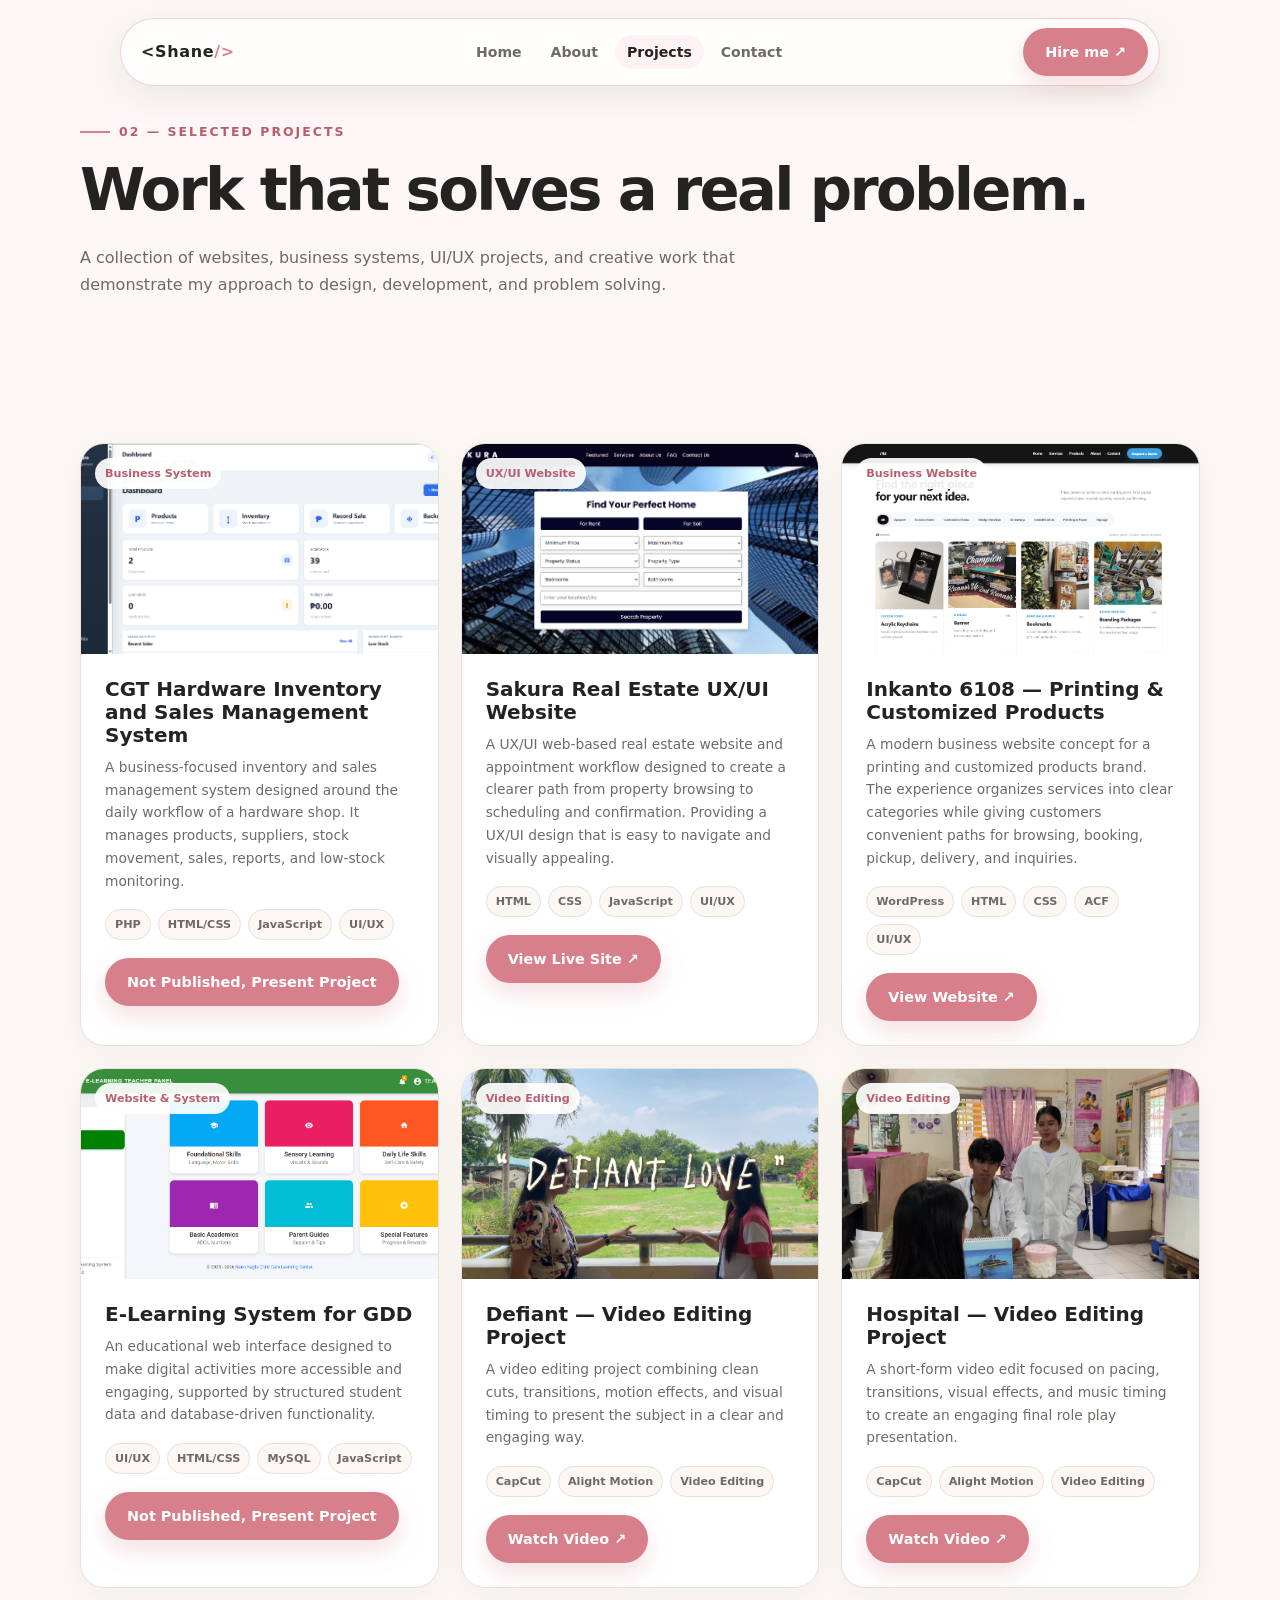
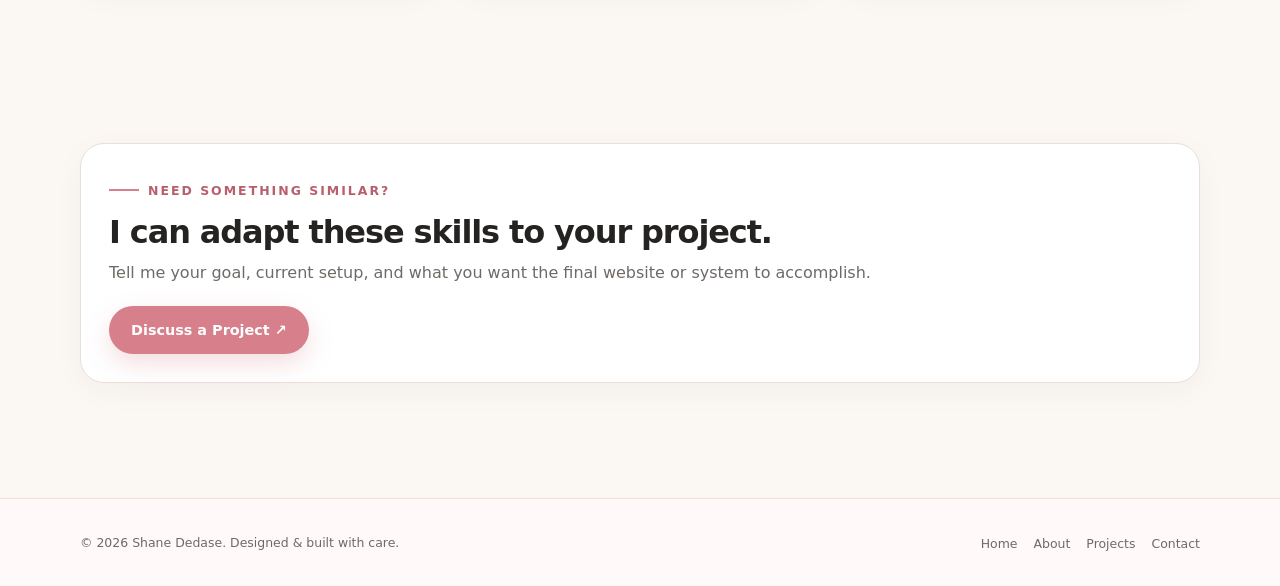
==== projects.html @ 825f276b "upload" ====
<!doctype html>
<html lang="en">

<head>
    <meta charset="utf-8">
    <meta name="viewport" content="width=device-width, initial-scale=1">

    <meta
        name="description"
        content="Selected projects by Shane Dedase — web development, UI/UX design, business systems, and creative projects."
    >

    <title>Projects | Shane Dedase</title>

    <link rel="stylesheet" href="style.css">
</head>

<body>

<!-- =========================
     HEADER
========================= -->

<header class="site-header">

    <nav class="navbar" aria-label="Primary navigation">

        <a class="brand" href="index.html">
            &lt;Shane<span>/&gt;</span>
        </a>

        <ul class="nav-links">

            <li>
                <a href="index.html">Home</a>
            </li>

            <li>
                <a href="about.html">About</a>
            </li>

            <li>
                <a href="projects.html" class="active">Projects</a>
            </li>

            <li>
                <a href="contact.html">Contact</a>
            </li>

        </ul>

        <a
            class="btn btn-primary nav-cta"
            href="contact.html"
        >
            Hire me ↗
        </a>

        <button
            class="menu-toggle"
            aria-label="Open navigation"
            aria-expanded="false"
            type="button"
        >
            <span></span>
            <span></span>
            <span></span>
        </button>

    </nav>

</header>


<!-- =========================
     MAIN
========================= -->

<main class="page">


    <!-- =========================
         PAGE HERO
    ========================= -->

    <section class="page-hero">

        <div class="container reveal">

            <div class="eyebrow">
                02 — Selected Projects
            </div>

            <h1>
                Work that solves a real problem.
            </h1>

            <p>
                A collection of websites, business systems, UI/UX projects,
                and creative work that demonstrate my approach to design,
                development, and problem solving.
            </p>

        </div>

    </section>



    <!-- =========================
         PROJECTS
    ========================= -->

    <section class="section">

        <div class="container">

            <div class="project-grid">


                <!-- =========================
                     PROJECT 1
                ========================= -->

                <article class="card project-card reveal">

                    <div class="project-visual">

                        <img
                            src="cgt.png"
                            alt="CGT Hardware Inventory and Sales Management System"
                            loading="lazy"
                        >

                        <span class="project-label">
                            Business System
                        </span>

                    </div>


                    <div class="project-body">

                        <h3>
                            CGT Hardware Inventory and Sales Management System
                        </h3>

                        <p>
                            A business-focused inventory and sales management
                            system designed around the daily workflow of a
                            hardware shop. It manages products, suppliers,
                            stock movement, sales, reports, and low-stock
                            monitoring.
                        </p>

                        <div class="tags">

                            <span class="tag">PHP</span>
                    
                            <span class="tag">HTML/CSS</span>
                            <span class="tag">JavaScript</span>
                            <span class="tag">UI/UX</span>

                        </div>

                          <div class="project-links">

                            <a
                                class="btn btn-primary"
                               
                            >
                                Not Published, Present Project
                            </a>

                    </div>

                </article>



                <!-- =========================
                     PROJECT 2
                ========================= -->

                <article class="card project-card reveal">

                    <div class="project-visual">

                        <img
                            src="sakura.png"
                            alt="Sakura Real Estate Website"
                            loading="lazy"
                        >

                        <span class="project-label">
                            UX/UI Website
                        </span>

                    </div>


                    <div class="project-body">

                        <h3>
                            Sakura Real Estate UX/UI Website
                        </h3>

                        <p>
                            A UX/UI web-based real estate website and appointment
                            workflow designed to create a clearer path from
                            property browsing to scheduling and confirmation. Providing a
                            UX/UI design that is easy to navigate and visually appealing.
                
                        </p>

                        <div class="tags">

                            <span class="tag">HTML</span>
                            <span class="tag">CSS</span>
                            <span class="tag">JavaScript</span>
          
                            <span class="tag">UI/UX</span>

                        </div>


                        <div class="project-links">

                            <a
                                class="btn btn-primary"
                                href="https://jshaned018.github.io/Sakura-Real-Estate/main.html"
                                target="_blank"
                                rel="noopener noreferrer"
                            >
                                View Live Site ↗
                            </a>

                        </div>

                    </div>

                </article>



                <!-- =========================
                     PROJECT 3 — INKANTO
                ========================= -->

                <article class="card project-card reveal">

                    <div class="project-visual">

                        <img
                            src="inkanto.png"
                            alt="Inkanto 6108 Printing and Customized Products Website"
                            loading="lazy"
                        >

                        <span class="project-label">
                            Business Website
                        </span>

                    </div>


                    <div class="project-body">

                        <h3>
                            Inkanto 6108 — Printing & Customized Products
                        </h3>

                        <p>
                            A modern business website concept for a printing
                            and customized products brand. The experience
                            organizes services into clear categories while
                            giving customers convenient paths for browsing,
                            booking, pickup, delivery, and inquiries.
                        </p>

                        <div class="tags">

                            <span class="tag">WordPress</span>
                            <span class="tag">HTML</span>
                            <span class="tag">CSS</span>
                            <span class="tag">ACF</span>
                            <span class="tag">UI/UX</span>

                        </div>


                        <div class="project-links">

                            <a
                                class="btn btn-primary"
                                href="http://inkanto-6108.local/"
                                target="_blank"
                                rel="noopener noreferrer"
                            >
                                View Website ↗
                            </a>

                        </div>

                    </div>

                </article>



                <!-- =========================
                     PROJECT 4
                ========================= -->

                <article class="card project-card reveal">

                    <div class="project-visual">

                        <img
                            src="elearning.png"
                            alt="E-Learning System for GDD"
                            loading="lazy"
                        >

                        <span class="project-label">
                            Website & System
                        </span>

                    </div>


                    <div class="project-body">

                        <h3>
                            E-Learning System for GDD
                        </h3>

                        <p>
                            An educational web interface designed to make
                            digital activities more accessible and engaging,
                            supported by structured student data and
                            database-driven functionality.
                        </p>

                        <div class="tags">

                            <span class="tag">UI/UX</span>
                            <span class="tag">HTML/CSS</span>
                            <span class="tag">MySQL</span>
                            <span class="tag">JavaScript</span>

                        </div>

                          <div class="project-links">

                            <a
                                class="btn btn-primary"
                               
                            >
                                Not Published, Present Project
                            </a>

                    </div>


                    </div>

                </article>



                <!-- =========================
                     PROJECT 5
                ========================= -->

                <article class="card project-card reveal">

                    <div class="project-visual">

                        <img
                            src="defiant.png"
                            alt="Defiant video editing project"
                            loading="lazy"
                        >

                        <span class="project-label">
                            Video Editing
                        </span>

                    </div>


                    <div class="project-body">

                        <h3>
                            Defiant — Video Editing Project
                        </h3>

                        <p>
                           A video editing project combining clean cuts,
                            transitions, motion effects, and visual timing
                            to present the subject in a clear and engaging way.
                           
                        </p>

                        <div class="tags">

                            <span class="tag">CapCut</span>
                            <span class="tag">Alight Motion</span>
                            <span class="tag">Video Editing</span>

                        </div>


                        <div class="project-links">

                            <a
                                class="btn btn-primary"
                                href="defiant.mp4"
                                target="_blank"
                                rel="noopener noreferrer"
                            >
                                Watch Video ↗
                            </a>

                        </div>

                    </div>

                </article>



                <!-- =========================
                     PROJECT 6
                ========================= -->

                <article class="card project-card reveal">

                    <div class="project-visual">

                        <img
                            src="hospital.png"
                            alt="Hospital video editing project"
                            loading="lazy"
                        >

                        <span class="project-label">
                            Video Editing
                        </span>

                    </div>


                    <div class="project-body">

                        <h3>
                            Hospital — Video Editing Project
                        </h3>

                        <p>
                            A short-form video edit focused on pacing,
                            transitions, visual effects, and music timing
                            to create an engaging final role play presentation.
                        </p>

                        <div class="tags">

                            <span class="tag">CapCut</span>
                            <span class="tag">Alight Motion</span>
                            <span class="tag">Video Editing</span>

                        </div>


                        <div class="project-links">

                            <a
                                class="btn btn-primary"
                                href="hospital.MOV"
                                target="_blank"
                                rel="noopener noreferrer"
                            >
                                Watch Video ↗
                            </a>

                        </div>

                    </div>

                </article>


            </div>

        </div>

    </section>



    <!-- =========================
         CTA
    ========================= -->

    <section class="section section--tight">

        <div class="container">

            <div class="card card-pad reveal">

                <div class="eyebrow">
                    Need something similar?
                </div>

                <h2 style="font-size: 2rem;">
                    I can adapt these skills to your project.
                </h2>

                <p style="margin-top: 8px;">
                    Tell me your goal, current setup, and what you want
                    the final website or system to accomplish.
                </p>

                <a
                    class="btn btn-primary"
                    style="margin-top: 20px;"
                    href="contact.html"
                >
                    Discuss a Project ↗
                </a>

            </div>

        </div>

    </section>


</main>



<!-- =========================
     FOOTER
========================= -->

<footer class="site-footer">

    <div class="container footer-row">

        <p>
            © <span data-year></span>
            Shane Dedase. Designed & built with care.
        </p>

        <ul class="footer-links">

            <li>
                <a href="index.html">
                    Home
                </a>
            </li>

            <li>
                <a href="about.html">
                    About
                </a>
            </li>

            <li>
                <a href="projects.html">
                    Projects
                </a>
            </li>

            <li>
                <a href="contact.html">
                    Contact
                </a>
            </li>

        </ul>

    </div>

</footer>



<!-- =========================
     JAVASCRIPT
========================= -->

<script src="script.js"></script>

</body>
</html>
---- style.css ----
/* =========================================================
   ROOT / VARIABLES
========================================================= */

:root {
    --bg: #fbf8f4;
    --surface: #ffffff;
    --surface-2: #fff2f4;

    --text: #242321;
    --muted: #6f6a66;

    --line: #eadfd9;

    --accent: #d77f8b;
    --accent-dark: #b85f6d;
    --accent-soft: #f7dfe3;

    --olive: #738064;

    --shadow: 0 18px 55px rgba(54, 38, 34, 0.09);

    --radius: 24px;
    --radius-sm: 14px;

    --max: 1120px;

    --ease: 220ms ease;
}


/* =========================================================
   RESET
========================================================= */

*,
*::before,
*::after {
    box-sizing: border-box;
    margin: 0;
    padding: 0;
}

html {
    scroll-behavior: smooth;
    overflow-x: hidden;
}

body {
    font-family:
        Poppins,
        system-ui,
        -apple-system,
        BlinkMacSystemFont,
        "Segoe UI",
        sans-serif;

    color: var(--text);
    background: var(--bg);

    line-height: 1.7;

    overflow-x: hidden;
}

body.menu-open {
    overflow: hidden;
}

a {
    color: inherit;
}

img {
    max-width: 100%;
    display: block;
}

button,
input,
textarea {
    font: inherit;
}

button {
    cursor: pointer;
}

::selection {
    background: var(--accent-soft);
    color: var(--text);
}


/* =========================================================
   GLOBAL LAYOUT
========================================================= */

.container {
    width: min(92%, var(--max));
    margin-inline: auto;
}

.section {
    padding: 90px 0;
}

.section--tight {
    padding: 65px 0;
}

.page {
    min-height: 100vh;
    padding-top: 104px;
}

.section-head {
    max-width: 760px;
    margin-bottom: 45px;
}

.eyebrow {
    display: inline-flex;
    align-items: center;
    gap: 9px;

    color: var(--accent-dark);

    font-size: 0.78rem;
    font-weight: 800;

    letter-spacing: 0.16em;
    text-transform: uppercase;

    margin-bottom: 13px;
}

.eyebrow::before {
    content: "";

    width: 30px;
    height: 2px;

    background: var(--accent);
}

h1,
h2,
h3,
h4 {
    line-height: 1.15;
}

h1 {
    font-size: clamp(1.8rem, 7vw, 3.7rem);
    letter-spacing: -0.045em;
}

h2 {
    font-size: clamp(2rem, 4vw, 3.35rem);
    letter-spacing: -0.035em;
}

h3 {
    font-size: 1.25rem;
}

p {
    color: var(--muted);
}


/* =========================================================
   HEADER / NAVIGATION
========================================================= */

.site-header {
    position: fixed;
    inset: 0 0 auto;

    z-index: 1000;

    padding: 18px 0;

    transition:
        transform var(--ease),
        opacity var(--ease),
        padding var(--ease);
}

.site-header.scrolled {
    padding-top: 12px;
}

.site-header.hidden {
    transform: translateY(-130%);
    opacity: 0;
}

.navbar {
    width: min(94%, 1040px);
    min-height: 64px;

    margin-inline: auto;

    padding: 9px 11px 9px 20px;

    display: flex;
    align-items: center;

    gap: 18px;

    background: rgba(255, 255, 255, 0.82);

    backdrop-filter: blur(18px);
    -webkit-backdrop-filter: blur(18px);

    border: 1px solid rgba(215, 127, 139, 0.35);

    border-radius: 999px;

    box-shadow:
        0 12px 38px rgba(44, 34, 31, 0.07);
}

.brand {
    text-decoration: none;

    font-weight: 900;
    letter-spacing: 0.04em;

    white-space: nowrap;
}

.brand span {
    color: var(--accent);
}

.nav-links {
    list-style: none;

    display: flex;
    align-items: center;
    justify-content: center;

    gap: 5px;

    flex: 1;
}

.nav-links a {
    position: relative;

    text-decoration: none;

    padding: 9px 12px;

    color: var(--muted);

    font-size: 0.88rem;
    font-weight: 600;

    border-radius: 999px;

    transition:
        color var(--ease),
        background var(--ease);
}

.nav-links a:hover,
.nav-links a.active {
    color: var(--text);
    background: var(--surface-2);
}

.nav-cta {
    flex: 0 0 auto;
}

.menu-toggle {
    display: none;

    border: 0;
    background: transparent;

    width: 44px;
    height: 44px;

    border-radius: 50%;
}

.menu-toggle span {
    display: block;

    width: 20px;
    height: 2px;

    background: var(--text);

    margin: 4px auto;

    transition: var(--ease);
}


/* =========================================================
   BUTTONS
========================================================= */

.btn {
    display: inline-flex;

    align-items: center;
    justify-content: center;

    gap: 9px;

    min-height: 48px;

    padding: 0 21px;

    border-radius: 999px;

    border: 1px solid transparent;

    text-decoration: none;

    font-weight: 750;
    font-size: 0.9rem;

    transition:
        transform var(--ease),
        background var(--ease),
        color var(--ease),
        border-color var(--ease),
        box-shadow var(--ease);
}

.btn:hover {
    transform: translateY(-2px);
}

.btn-primary {
    color: #ffffff;

    background: var(--accent);

    box-shadow:
        0 10px 25px rgba(215, 127, 139, 0.25);
}

.btn-primary:hover {
    background: var(--accent-dark);
}

.btn-outline {
    color: var(--text);

    background: transparent;

    border-color: var(--line);
}

.btn-outline:hover {
    border-color: var(--accent);

    background: var(--surface);
}

.btn-ghost {
    padding-inline: 12px;

    color: var(--accent-dark);
}


/* =========================================================
   HERO
========================================================= */

.hero {
    min-height: calc(100vh - 40px);

    display: grid;
    place-items: center;

    position: relative;

    isolation: isolate;

    padding: 150px 0 90px;
}

.hero::before {
    content: "";

    position: absolute;
    inset: 0;

    z-index: -2;

    background:
        radial-gradient(
            circle at 16% 25%,
            rgba(247, 223, 227, 0.7),
            transparent 33%
        ),
        radial-gradient(
            circle at 84% 70%,
            rgba(225, 231, 215, 0.55),
            transparent 30%
        );
}

.hero::after {
    content: "";

    position: absolute;
    inset: 0;

    z-index: -1;

    background: url("background.png")
        center / cover
        no-repeat;

    opacity: 0.06;

    pointer-events: none;
}

.hero-grid {
    display: grid;

    grid-template-columns:
        1.08fr
        0.92fr;

    gap: 65px;

    align-items: center;
}

.hero-copy {
    max-width: 700px;
}

.hero-title .name {
    color: var(--accent);
}

.hero-title .role {
    display: block;

    color: var(--olive);
}

.hero-lead {
    max-width: 650px;

    margin: 22px 0 28px;

    font-size: 1.04rem;
}

.hero-actions {
    display: flex;

    flex-wrap: wrap;

    gap: 12px;
}

.hero-meta {
    display: flex;

    flex-wrap: wrap;

    gap: 9px;

    margin-top: 25px;
}

.meta-pill {
    padding: 8px 12px;

    border: 1px solid var(--line);

    background: rgba(255, 255, 255, 0.65);

    border-radius: 999px;

    color: var(--muted);

    font-size: 0.8rem;
    font-weight: 650;
}

.hero-visual {
    position: relative;

    min-height: 500px;

    display: grid;
    place-items: center;
}

.hero-photo {
    width: min(100%, 470px);

    aspect-ratio: 1 / 1;

    object-fit: cover;

    object-position: center 35%;

    border-radius: 34px;

    border: 10px solid rgba(255, 255, 255, 0.72);

    box-shadow: var(--shadow);

    background: var(--surface-2);
}

.float-card {
    position: absolute;

    display: flex;
    align-items: center;

    gap: 12px;

    padding: 15px 18px;

    background: rgba(255, 255, 255, 0.9);

    border: 1px solid var(--line);

    border-radius: 17px;

    box-shadow: var(--shadow);
}

.float-card strong {
    display: block;

    font-size: 0.88rem;
}

.float-card small {
    color: var(--muted);

    font-size: 0.73rem;
}

.float-card--one {
    left: 0;
    bottom: 80px;
}

.float-card--two {
    right: 0;
    top: 65px;
}

.float-icon {
    width: 38px;
    height: 38px;

    display: grid;
    place-items: center;

    border-radius: 12px;

    background: var(--surface-2);

    color: var(--accent-dark);

    font-weight: 900;
}


/* =========================================================
   CARDS
========================================================= */

.card {
    background: var(--surface);

    border: 1px solid var(--line);

    border-radius: var(--radius);

    box-shadow:
        0 8px 30px rgba(54, 38, 34, 0.04);
}

.card-pad {
    padding: 28px;
}


/* =========================================================
   ABOUT
========================================================= */

.about-grid {
    display: grid;

    grid-template-columns:
        1.15fr
        0.85fr;

    gap: 28px;
}

.about-copy p + p {
    margin-top: 17px;
}

.about-highlight {
    margin-top: 28px;

    padding: 22px;

    border-left: 3px solid var(--accent);

    background: var(--surface-2);

    border-radius:
        0 16px 16px 0;
}

.fact-grid {
    display: grid;

    grid-template-columns:
        1fr
        1fr;

    gap: 13px;

    margin-top: 22px;
}

.fact {
    padding: 18px;

    border: 1px solid var(--line);

    border-radius: 16px;

    background: #fffdfc;
}

.fact span {
    display: block;

    font-size: 0.72rem;

    text-transform: uppercase;

    letter-spacing: 0.12em;

    color: var(--muted);

    font-weight: 800;
}

.fact strong {
    display: block;

    margin-top: 4px;
}


/* =========================================================
   SKILLS
========================================================= */

.skill-grid {
    display: grid;

    grid-template-columns:
        repeat(3, 1fr);

    gap: 18px;
}

.skill-card {
    padding: 24px;

    transition:
        transform var(--ease),
        border-color var(--ease),
        box-shadow var(--ease);
}

.skill-card:hover {
    transform: translateY(-5px);

    border-color:
        rgba(215, 127, 139, 0.55);

    box-shadow: var(--shadow);
}

.skill-icon {
    width: 64px;
    height: 64px;

    object-fit: contain;

    margin-bottom: 15px;
}

.skill-card p {
    font-size: 0.86rem;

    margin-top: 7px;
}


/* =========================================================
   PROJECT SECTION
========================================================= */

.project-category {
    margin-top: 42px;
}

.project-category:first-of-type {
    margin-top: 0;
}

.project-category--creative {
    margin-top: 65px;

    padding-top: 55px;

    border-top: 1px solid var(--line);
}

.project-category-head {
    margin-bottom: 22px;
}

.project-category-title {
    font-size: 1.55rem;

    letter-spacing: -0.025em;
}

.featured-project-grid {
    margin-top: 0;
}


/* =========================================================
   PROJECT GRID
========================================================= */

.project-grid {
    display: grid;

    grid-template-columns:
        repeat(3, 1fr);

    gap: 22px;

    margin-top: 0;
}

.project-card {
    overflow: hidden;

    display: flex;
    flex-direction: column;

    height: 100%;

    transition:
        transform 350ms ease,
        box-shadow 350ms ease,
        border-color 350ms ease;
}

.project-card:hover {
    transform: translateY(-6px);

    box-shadow: var(--shadow);

    border-color:
        rgba(215, 127, 139, 0.55);
}

.project-visual {
    min-height: 210px;

    display: grid;
    place-items: center;

    position: relative;

    overflow: hidden;

    background:
        linear-gradient(
            135deg,
            #fff2f4,
            #f5f1e9
        );
}

.project-visual img {
    width: 100%;
    height: 100%;

    min-height: 210px;

    object-fit: cover;

    transition:
        transform 500ms ease;
}

.project-card:hover
.project-visual img {
    transform: scale(1.04);
}

.project-label {
    position: absolute;

    top: 14px;
    left: 14px;

    padding: 6px 10px;

    border-radius: 999px;

    background: rgba(255, 255, 255, 0.92);

    font-size: 0.7rem;

    font-weight: 800;

    color: var(--accent-dark);
}

.project-body {
    padding: 24px;

    display: flex;
    flex-direction: column;

    flex: 1;
}

.project-body h3 {
    margin-bottom: 9px;
}

.project-body p {
    font-size: 0.86rem;

    line-height: 1.65;
}

.tags {
    display: flex;

    flex-wrap: wrap;

    gap: 7px;

    margin-top: 17px;
}

.tag {
    padding: 5px 9px;

    border-radius: 999px;

    background: var(--bg);

    border: 1px solid var(--line);

    font-size: 0.7rem;

    color: var(--muted);

    font-weight: 700;
}

.project-links {
    display: flex;

    flex-wrap: wrap;

    gap: 7px;

    margin-top: 18px;
}

.project-view-all {
    display: flex;

    justify-content: center;

    margin-top: 35px;
}


/* =========================================================
   INNER PAGES
========================================================= */

.page-hero {
    padding: 10px 0 55px;

    background:
        linear-gradient(
            180deg,
            #fff6f7 0%,
            transparent 100%
        );
}

.page-hero p {
    max-width: 700px;

    margin-top: 20px;
}

.detail-grid {
    display: grid;

    grid-template-columns:
        1fr
        0.7fr;

    gap: 24px;

    align-items: start;

    margin-top: 0;
}

.list {
    list-style: none;

    display: grid;

    gap: 11px;

    margin-top: 18px;
}

.list li {
    position: relative;

    padding-left: 23px;

    color: var(--muted);
}

.list li::before {
    content: "✓";

    position: absolute;

    left: 0;

    color: var(--accent-dark);

    font-weight: 900;
}

.timeline {
    display: grid;

    gap: 18px;
}

.timeline-item {
    padding: 23px;

    border: 1px solid var(--line);

    border-radius: 18px;

    background: var(--surface);
}

.timeline-item .date {
    color: var(--accent-dark);

    font-size: 0.75rem;

    font-weight: 800;

    letter-spacing: 0.1em;

    text-transform: uppercase;
}

.timeline-item h3 {
    margin: 6px 0 7px;
}


/* =========================================================
   CONTACT
========================================================= */

.contact-layout {
    display: grid;

    grid-template-columns:
        0.8fr
        1.2fr;

    gap: 24px;

    align-items: stretch;

    margin-top: 0;
}

.contact-info {
    display: grid;

    gap: 13px;
}

.contact-link {
    display: block;

    text-decoration: none;

    padding: 18px;

    border: 1px solid var(--line);

    border-radius: 17px;

    background: var(--surface);

    transition: var(--ease);
}

.contact-link:hover {
    transform: translateY(-3px);

    border-color:
        rgba(215, 127, 139, 0.55);

    box-shadow: var(--shadow);
}

.contact-link small {
    display: block;

    color: var(--muted);

    text-transform: uppercase;

    letter-spacing: 0.1em;

    font-size: 0.68rem;

    font-weight: 800;
}

.contact-link strong {
    display: block;

    margin-top: 4px;

    overflow-wrap: anywhere;
}

.form {
    display: grid;

    gap: 16px;
}

.form-row {
    display: grid;

    grid-template-columns:
        1fr
        1fr;

    gap: 14px;
}

.field {
    display: grid;

    gap: 7px;
}

.field label {
    font-size: 0.78rem;

    font-weight: 800;
}

.field input,
.field textarea {
    width: 100%;

    border: 1px solid var(--line);

    border-radius: 13px;

    background: #fffdfc;

    padding: 13px 14px;

    outline: none;

    transition: var(--ease);

    color: var(--text);
}

.field input:focus,
.field textarea:focus {
    border-color: var(--accent);

    box-shadow:
        0 0 0 4px rgba(215, 127, 139, 0.12);
}

.field textarea {
    min-height: 150px;

    resize: vertical;
}

.form-note {
    font-size: 0.75rem;

    color: var(--muted);
}


/* =========================================================
   RESUME
========================================================= */

.resume {
    padding: 60px 0;
}

.resume-sheet {
    background: #fff;

    border: 1px solid var(--line);

    border-radius: 22px;

    box-shadow: var(--shadow);

    overflow: hidden;
}

.resume-head {
    padding: 38px 42px;

    display: flex;

    justify-content: space-between;

    gap: 24px;

    border-bottom: 1px solid var(--line);
}

.resume-head h1 {
    font-size: 2.7rem;
}

.resume-head p {
    margin-top: 7px;
}

.resume-actions {
    display: flex;

    align-items: start;

    gap: 9px;
}

.resume-body {
    display: grid;

    grid-template-columns:
        1.25fr
        0.75fr;

    gap: 35px;

    padding: 38px 42px;
}

.resume-section + .resume-section {
    margin-top: 28px;
}

.resume-section h2 {
    font-size: 1rem;

    text-transform: uppercase;

    letter-spacing: 0.12em;

    color: var(--accent-dark);

    margin-bottom: 12px;
}

.resume-item + .resume-item {
    margin-top: 16px;

    padding-top: 16px;

    border-top: 1px solid var(--line);
}

.resume-item h3 {
    font-size: 1rem;
}

.resume-item p {
    font-size: 0.83rem;

    margin-top: 4px;
}

.resume-contact {
    font-size: 0.8rem;
}


/* =========================================================
   FOOTER
========================================================= */

.site-footer {
    margin-top: 50px;

    padding: 30px 0;

    border-top: 1px solid var(--line);

    background: #fff9fa;
}

.footer-row {
    display: flex;

    justify-content: space-between;

    gap: 20px;

    align-items: center;
}

.footer-row p {
    font-size: 0.78rem;
}

.footer-links {
    display: flex;

    gap: 16px;

    list-style: none;
}

.footer-links a {
    text-decoration: none;

    font-size: 0.78rem;

    color: var(--muted);

    transition: color var(--ease);
}

.footer-links a:hover {
    color: var(--accent-dark);
}


/* =========================================================
   REVEAL ANIMATION
========================================================= */

.reveal {
    opacity: 0;

    transform: translateY(22px);

    transition:
        opacity 600ms ease,
        transform 600ms ease;
}

.reveal.visible {
    opacity: 1;

    transform: none;
}


/* =========================================================
   DESKTOP
========================================================= */

@media (min-width: 1100px) and (min-height: 650px) {

    .hero {
        min-height: 100vh;

        padding:
            112px 0
            55px;
    }

    .hero-grid {
        gap: 48px;
    }

    .hero-title {
        font-size:
            clamp(
                3.1rem,
                5.1vw,
                4.65rem
            );
    }

    .hero-lead {
        margin:
            17px 0
            22px;

        font-size: 0.98rem;
    }

    .hero-meta {
        margin-top: 18px;
    }

    .hero-visual {
        min-height: 430px;
    }

    .hero-photo {
        width: min(100%, 430px);
    }
}


/* =========================================================
   TABLET
========================================================= */

@media (max-width: 920px) {

    .hero-grid,
    .about-grid,
    .detail-grid,
    .contact-layout,
    .resume-body {
        grid-template-columns: 1fr;
    }

    .hero {
        padding-top: 130px;
    }

    .hero-copy {
        text-align: center;

        margin-inline: auto;
    }

    .hero-lead {
        margin-inline: auto;
    }

    .hero-actions,
    .hero-meta {
        justify-content: center;
    }

    .hero-visual {
        min-height: 420px;
    }

    .skill-grid {
        grid-template-columns:
            repeat(2, 1fr);
    }

    .project-grid {
        grid-template-columns:
            repeat(2, 1fr);
    }

    .float-card--one {
        left: 4%;
    }

    .float-card--two {
        right: 4%;
    }
}


/* =========================================================
   MOBILE
========================================================= */

@media (max-width: 700px) {

    .container {
        width: min(92%, 560px);
    }

    .navbar {
        padding-left: 17px;
    }

    .nav-cta {
        display: none;
    }

    .menu-toggle {
        display: block;

        margin-left: auto;
    }

    .nav-links {
        position: fixed;

        top: 88px;

        left: 4%;
        right: 4%;

        padding: 12px;

        flex-direction: column;

        gap: 4px;

        align-items: stretch;

        background:
            rgba(255, 255, 255, 0.97);

        border: 1px solid var(--line);

        border-radius: 22px;

        box-shadow: var(--shadow);

        transform: translateY(-18px);

        opacity: 0;

        pointer-events: none;

        transition: var(--ease);
    }

    .nav-links.open {
        transform: none;

        opacity: 1;

        pointer-events: auto;
    }

    .nav-links a {
        display: block;

        text-align: center;

        padding: 12px;
    }

    .section {
        padding: 70px 0;
    }

    .section--tight {
        padding: 55px 0;
    }

    .section-head {
        margin-bottom: 32px;
    }

    .skill-grid,
    .project-grid {
        grid-template-columns: 1fr;
    }

    .project-category {
        margin-top: 38px;
    }

    .project-category--creative {
        margin-top: 52px;

        padding-top: 42px;
    }

    .hero {
        padding-top: 125px;
    }

    .hero-visual {
        min-height: 360px;
    }

    .hero-photo {
        width: min(88vw, 370px);
    }

    .float-card {
        transform: scale(0.88);
    }

    .float-card--one {
        left: -2%;

        bottom: 30px;
    }

    .float-card--two {
        right: -2%;

        top: 20px;
    }

    .form-row,
    .fact-grid {
        grid-template-columns: 1fr;
    }

    .resume-head {
        flex-direction: column;

        padding: 28px;
    }

    .resume-body {
        padding: 28px;
    }

    .footer-row {
        flex-direction: column;

        text-align: center;
    }

    .footer-links {
        justify-content: center;
    }

    .project-body {
        padding: 22px;
    }

    .project-visual,
    .project-visual img {
        min-height: 220px;
    }
}


/* =========================================================
   VERY SMALL MOBILE
========================================================= */

@media (max-width: 480px) {

    .navbar {
        min-height: 58px;
    }

    .brand {
        font-size: 0.92rem;
    }

    .hero {
        padding-top: 115px;
    }

    .hero-title {
        font-size: 2.35rem;
    }

    .hero-lead {
        font-size: 0.94rem;
    }

    .hero-actions {
        flex-direction: column;

        width: 100%;
    }

    .hero-actions .btn {
        width: 100%;
    }

    .hero-meta {
        gap: 7px;
    }

    .meta-pill {
        font-size: 0.72rem;
    }

    .float-card {
        padding: 11px 13px;
    }

    .float-card strong {
        font-size: 0.76rem;
    }

    .float-card small {
        font-size: 0.65rem;
    }

    .float-icon {
        width: 32px;
        height: 32px;
    }

    .project-category-title {
        font-size: 1.3rem;
    }
}


/* =========================================================
   PRINT
========================================================= */

@media print {

    .site-header,
    .resume-actions,
    .site-footer {
        display: none !important;
    }

    .page,
    .resume {
        padding-top: 0;
    }

    .resume-sheet {
        border: 0;

        box-shadow: none;
    }
}


/* =========================================================
   REDUCED MOTION
========================================================= */

@media (prefers-reduced-motion: reduce) {

    *,
    *::before,
    *::after {
        scroll-behavior: auto !important;

        transition-duration:
            0.01ms !important;

        animation-duration:
            0.01ms !important;
    }
}
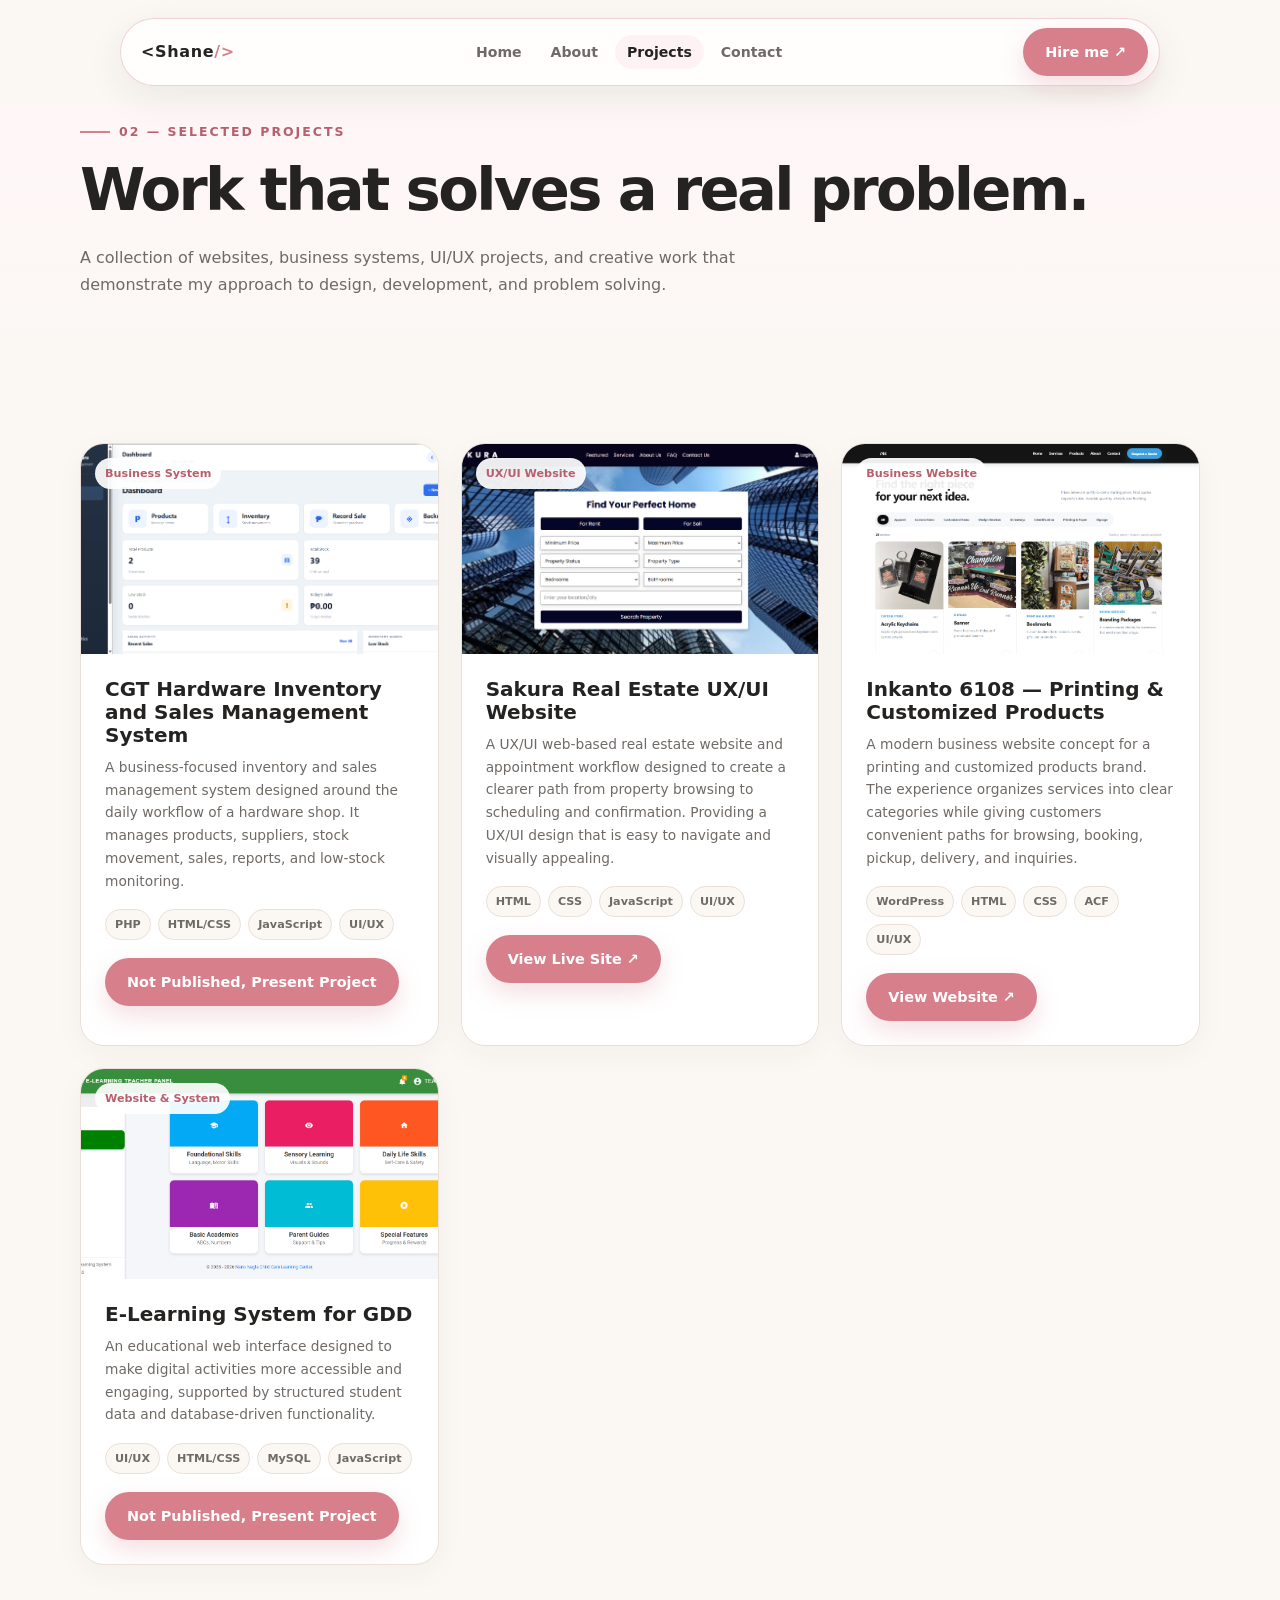
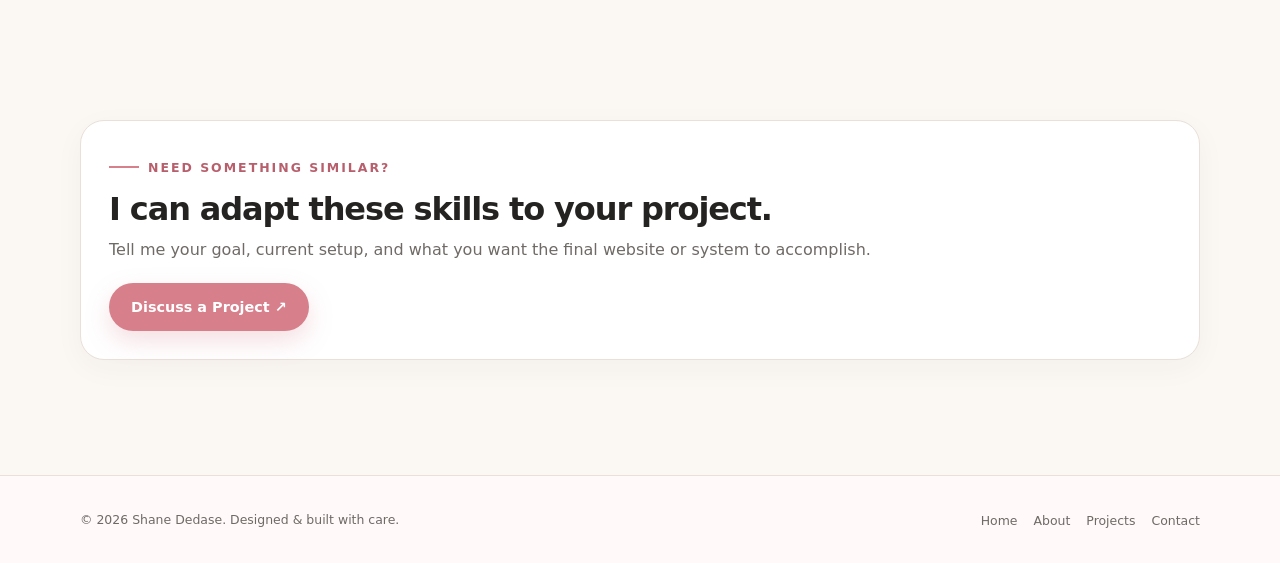
==== commit 76e31518: "Update projects.html" ====
--- a/projects.html
+++ b/projects.html
@@ -369,128 +369,6 @@
 
 
 
-                <!-- =========================
-                     PROJECT 5
-                ========================= -->
-
-                <article class="card project-card reveal">
-
-                    <div class="project-visual">
-
-                        <img
-                            src="defiant.png"
-                            alt="Defiant video editing project"
-                            loading="lazy"
-                        >
-
-                        <span class="project-label">
-                            Video Editing
-                        </span>
-
-                    </div>
-
-
-                    <div class="project-body">
-
-                        <h3>
-                            Defiant — Video Editing Project
-                        </h3>
-
-                        <p>
-                           A video editing project combining clean cuts,
-                            transitions, motion effects, and visual timing
-                            to present the subject in a clear and engaging way.
-                           
-                        </p>
-
-                        <div class="tags">
-
-                            <span class="tag">CapCut</span>
-                            <span class="tag">Alight Motion</span>
-                            <span class="tag">Video Editing</span>
-
-                        </div>
-
-
-                        <div class="project-links">
-
-                            <a
-                                class="btn btn-primary"
-                                href="defiant.mp4"
-                                target="_blank"
-                                rel="noopener noreferrer"
-                            >
-                                Watch Video ↗
-                            </a>
-
-                        </div>
-
-                    </div>
-
-                </article>
-
-
-
-                <!-- =========================
-                     PROJECT 6
-                ========================= -->
-
-                <article class="card project-card reveal">
-
-                    <div class="project-visual">
-
-                        <img
-                            src="hospital.png"
-                            alt="Hospital video editing project"
-                            loading="lazy"
-                        >
-
-                        <span class="project-label">
-                            Video Editing
-                        </span>
-
-                    </div>
-
-
-                    <div class="project-body">
-
-                        <h3>
-                            Hospital — Video Editing Project
-                        </h3>
-
-                        <p>
-                            A short-form video edit focused on pacing,
-                            transitions, visual effects, and music timing
-                            to create an engaging final role play presentation.
-                        </p>
-
-                        <div class="tags">
-
-                            <span class="tag">CapCut</span>
-                            <span class="tag">Alight Motion</span>
-                            <span class="tag">Video Editing</span>
-
-                        </div>
-
-
-                        <div class="project-links">
-
-                            <a
-                                class="btn btn-primary"
-                                href="hospital.MOV"
-                                target="_blank"
-                                rel="noopener noreferrer"
-                            >
-                                Watch Video ↗
-                            </a>
-
-                        </div>
-
-                    </div>
-
-                </article>
-
-
             </div>
 
         </div>
@@ -595,4 +473,4 @@
 <script src="script.js"></script>
 
 </body>
-</html>+</html>
